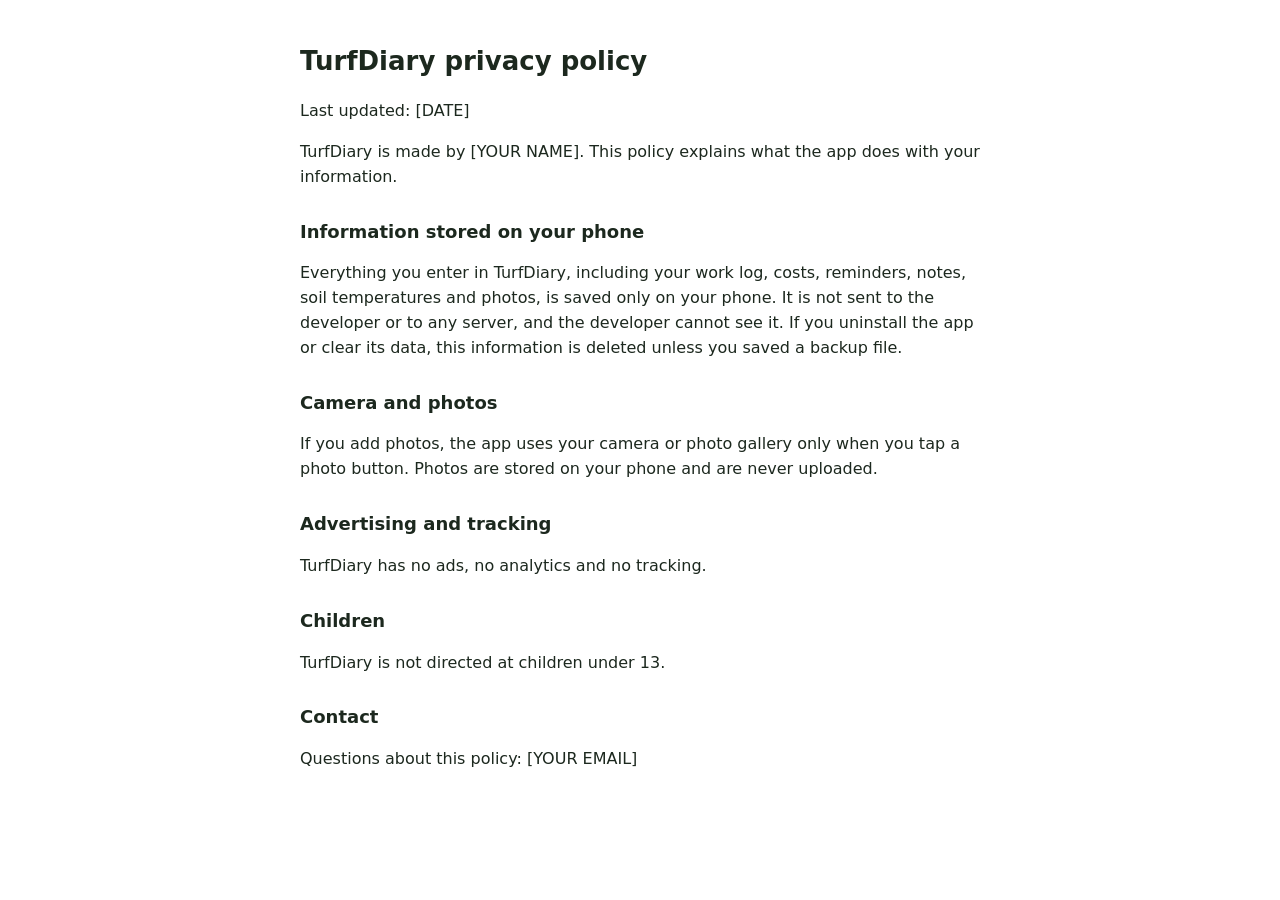
==== privacy.html @ 5a9a0180 "Add files via upload" ====
<!doctype html>
<html lang="en">
<head>
<meta charset="utf-8">
<meta name="viewport" content="width=device-width, initial-scale=1">
<title>TurfDiary privacy policy</title>
<style>body{font-family:system-ui,sans-serif;max-width:680px;margin:0 auto;padding:24px;line-height:1.55;color:#1C281E}h1{font-size:26px}h2{font-size:18px;margin-top:28px}</style>
</head>
<body>
<h1>TurfDiary privacy policy</h1>
<p>Last updated: [DATE]</p>
<p>TurfDiary is made by [YOUR NAME]. This policy explains what the app does with your information.</p>
<h2>Information stored on your phone</h2>
<p>Everything you enter in TurfDiary, including your work log, costs, reminders, notes, soil temperatures and photos, is saved only on your phone. It is not sent to the developer or to any server, and the developer cannot see it. If you uninstall the app or clear its data, this information is deleted unless you saved a backup file.</p>
<h2>Camera and photos</h2>
<p>If you add photos, the app uses your camera or photo gallery only when you tap a photo button. Photos are stored on your phone and are never uploaded.</p>
<h2>Advertising and tracking</h2>
<p>TurfDiary has no ads, no analytics and no tracking.</p>
<h2>Children</h2>
<p>TurfDiary is not directed at children under 13.</p>
<h2>Contact</h2>
<p>Questions about this policy: [YOUR EMAIL]</p>
</body>
</html>
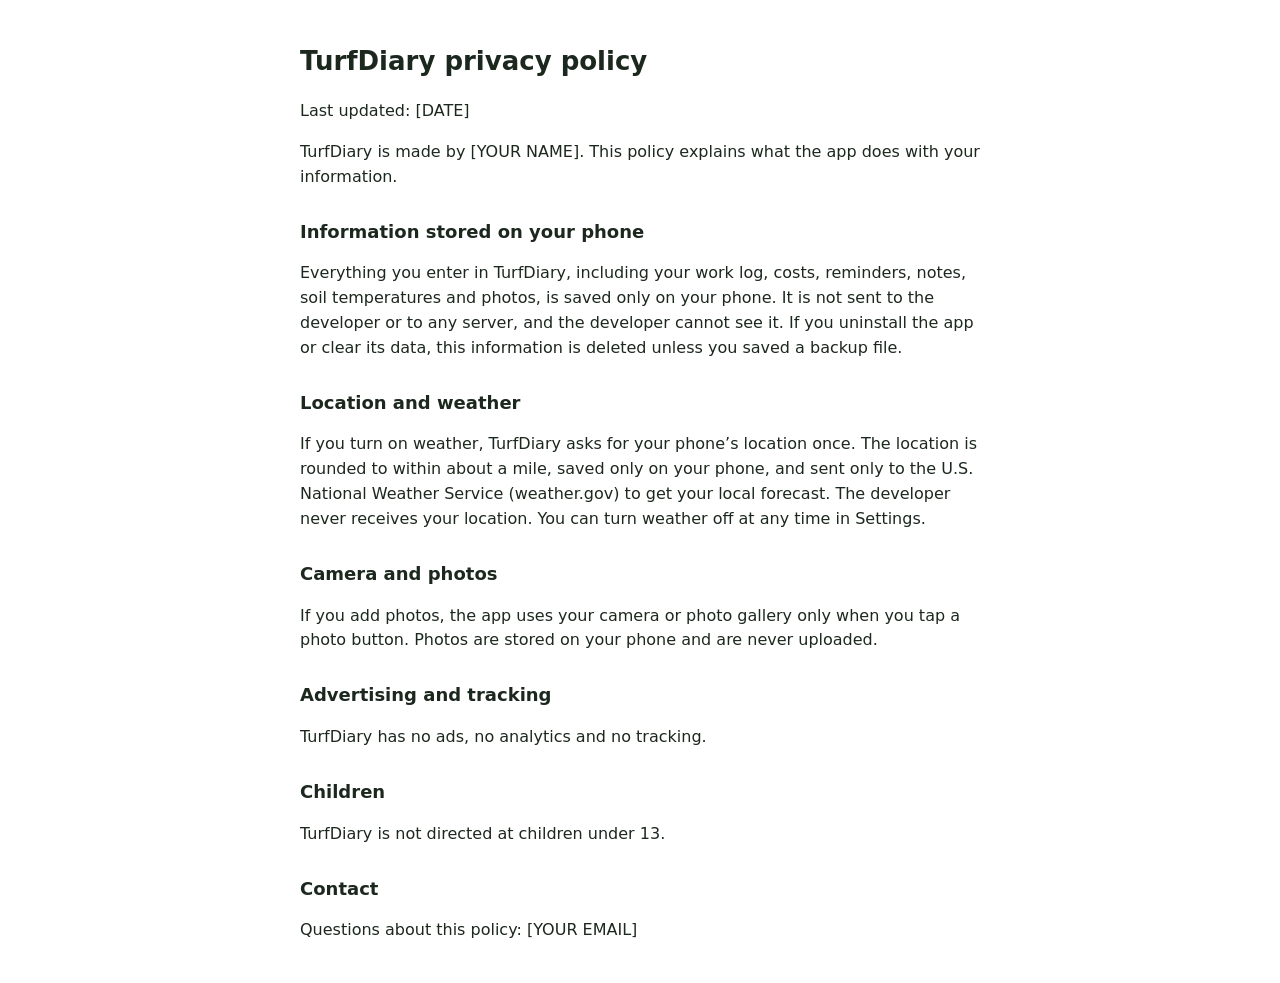
==== commit 40083da1: "Add 7-day weather forecast" ====
--- a/privacy.html
+++ b/privacy.html
@@ -12,6 +12,8 @@
 <p>TurfDiary is made by [YOUR NAME]. This policy explains what the app does with your information.</p>
 <h2>Information stored on your phone</h2>
 <p>Everything you enter in TurfDiary, including your work log, costs, reminders, notes, soil temperatures and photos, is saved only on your phone. It is not sent to the developer or to any server, and the developer cannot see it. If you uninstall the app or clear its data, this information is deleted unless you saved a backup file.</p>
+<h2>Location and weather</h2>
+<p>If you turn on weather, TurfDiary asks for your phone’s location once. The location is rounded to within about a mile, saved only on your phone, and sent only to the U.S. National Weather Service (weather.gov) to get your local forecast. The developer never receives your location. You can turn weather off at any time in Settings.</p>
 <h2>Camera and photos</h2>
 <p>If you add photos, the app uses your camera or photo gallery only when you tap a photo button. Photos are stored on your phone and are never uploaded.</p>
 <h2>Advertising and tracking</h2>
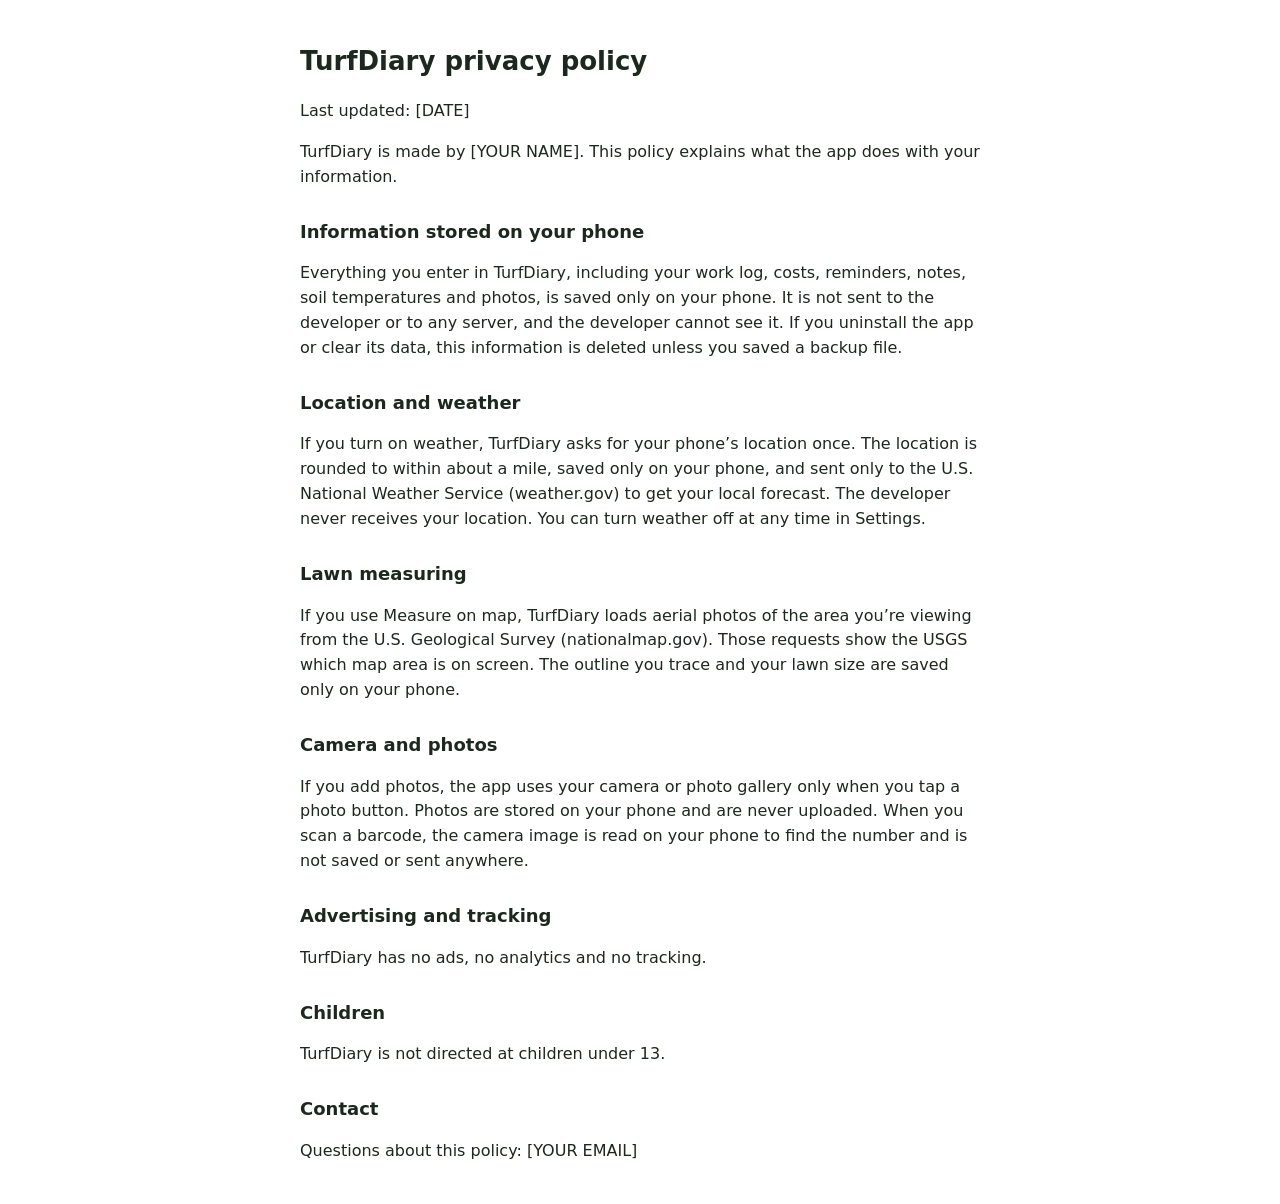
==== commit d4f1207b: "Products tab, lawn measuring, barcodes, + button" ====
--- a/privacy.html
+++ b/privacy.html
@@ -14,8 +14,10 @@
 <p>Everything you enter in TurfDiary, including your work log, costs, reminders, notes, soil temperatures and photos, is saved only on your phone. It is not sent to the developer or to any server, and the developer cannot see it. If you uninstall the app or clear its data, this information is deleted unless you saved a backup file.</p>
 <h2>Location and weather</h2>
 <p>If you turn on weather, TurfDiary asks for your phone’s location once. The location is rounded to within about a mile, saved only on your phone, and sent only to the U.S. National Weather Service (weather.gov) to get your local forecast. The developer never receives your location. You can turn weather off at any time in Settings.</p>
+<h2>Lawn measuring</h2>
+<p>If you use Measure on map, TurfDiary loads aerial photos of the area you’re viewing from the U.S. Geological Survey (nationalmap.gov). Those requests show the USGS which map area is on screen. The outline you trace and your lawn size are saved only on your phone.</p>
 <h2>Camera and photos</h2>
-<p>If you add photos, the app uses your camera or photo gallery only when you tap a photo button. Photos are stored on your phone and are never uploaded.</p>
+<p>If you add photos, the app uses your camera or photo gallery only when you tap a photo button. Photos are stored on your phone and are never uploaded. When you scan a barcode, the camera image is read on your phone to find the number and is not saved or sent anywhere.</p>
 <h2>Advertising and tracking</h2>
 <p>TurfDiary has no ads, no analytics and no tracking.</p>
 <h2>Children</h2>
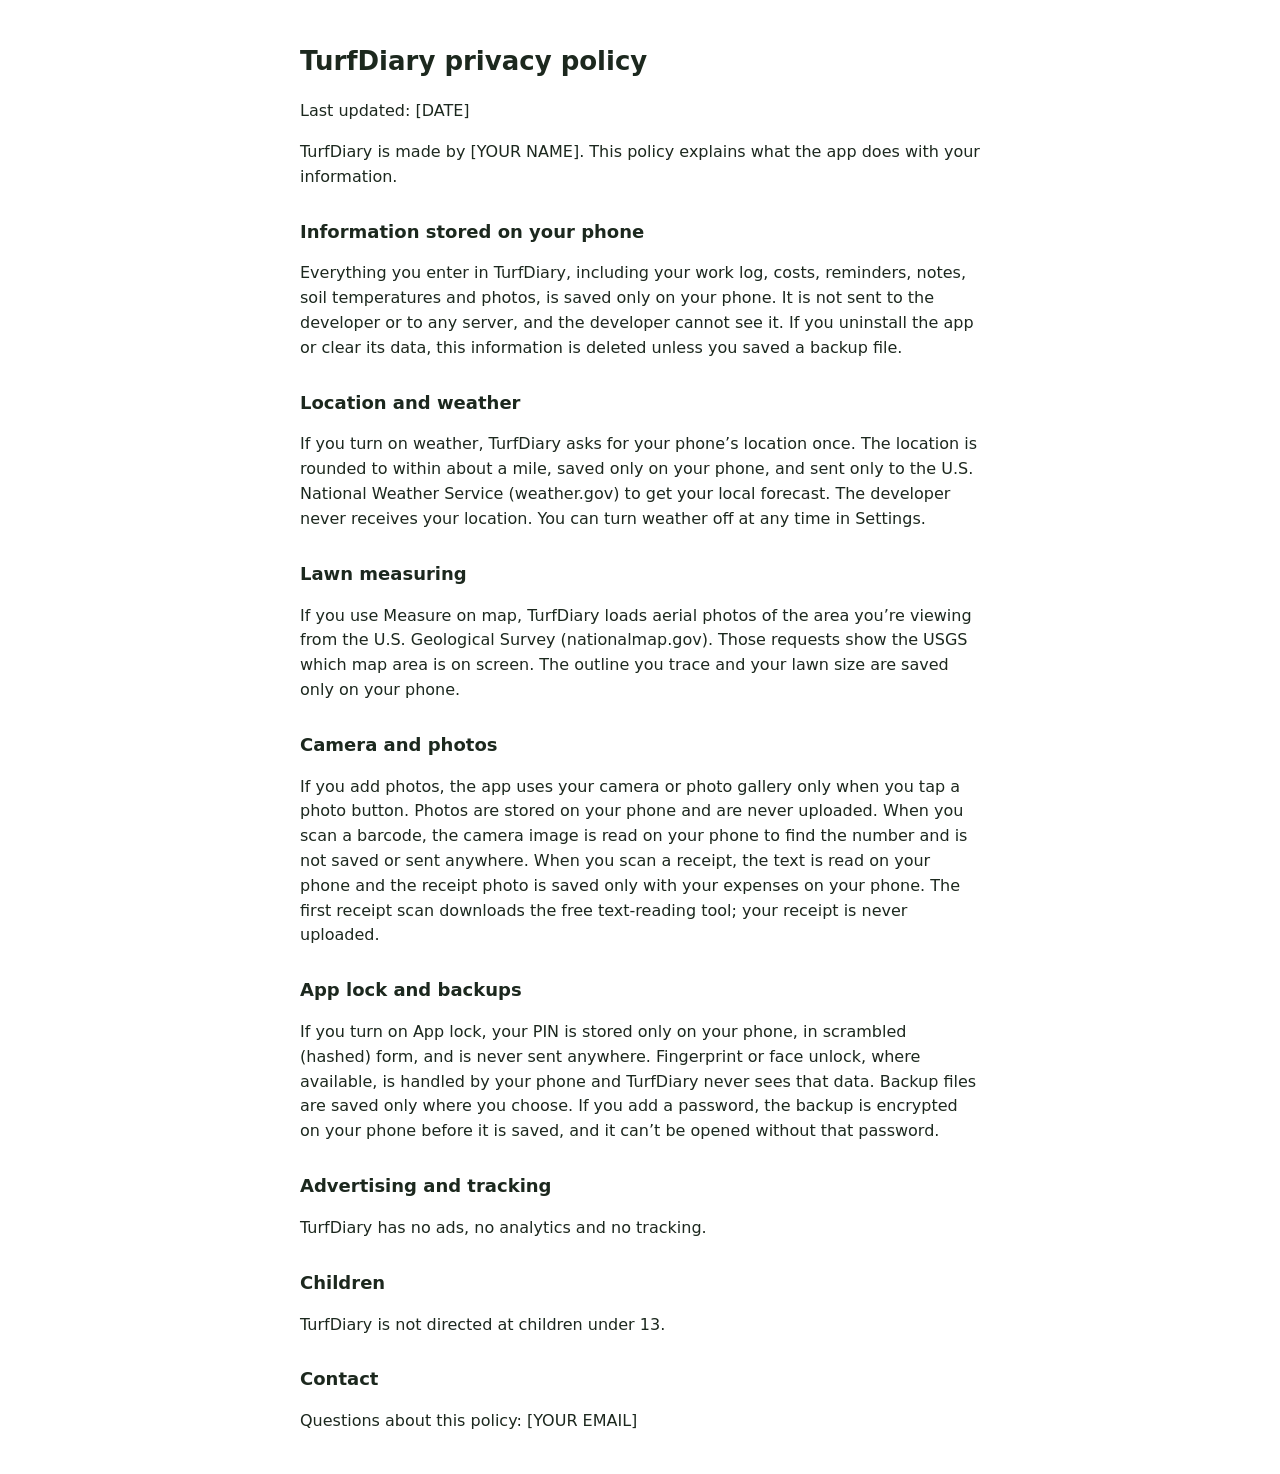
==== commit d85f269c: "Receipts, categories, Diary, setup guide, app lock, protected backups" ====
--- a/privacy.html
+++ b/privacy.html
@@ -17,7 +17,9 @@
 <h2>Lawn measuring</h2>
 <p>If you use Measure on map, TurfDiary loads aerial photos of the area you’re viewing from the U.S. Geological Survey (nationalmap.gov). Those requests show the USGS which map area is on screen. The outline you trace and your lawn size are saved only on your phone.</p>
 <h2>Camera and photos</h2>
-<p>If you add photos, the app uses your camera or photo gallery only when you tap a photo button. Photos are stored on your phone and are never uploaded. When you scan a barcode, the camera image is read on your phone to find the number and is not saved or sent anywhere.</p>
+<p>If you add photos, the app uses your camera or photo gallery only when you tap a photo button. Photos are stored on your phone and are never uploaded. When you scan a barcode, the camera image is read on your phone to find the number and is not saved or sent anywhere. When you scan a receipt, the text is read on your phone and the receipt photo is saved only with your expenses on your phone. The first receipt scan downloads the free text-reading tool; your receipt is never uploaded.</p>
+<h2>App lock and backups</h2>
+<p>If you turn on App lock, your PIN is stored only on your phone, in scrambled (hashed) form, and is never sent anywhere. Fingerprint or face unlock, where available, is handled by your phone and TurfDiary never sees that data. Backup files are saved only where you choose. If you add a password, the backup is encrypted on your phone before it is saved, and it can’t be opened without that password.</p>
 <h2>Advertising and tracking</h2>
 <p>TurfDiary has no ads, no analytics and no tracking.</p>
 <h2>Children</h2>
